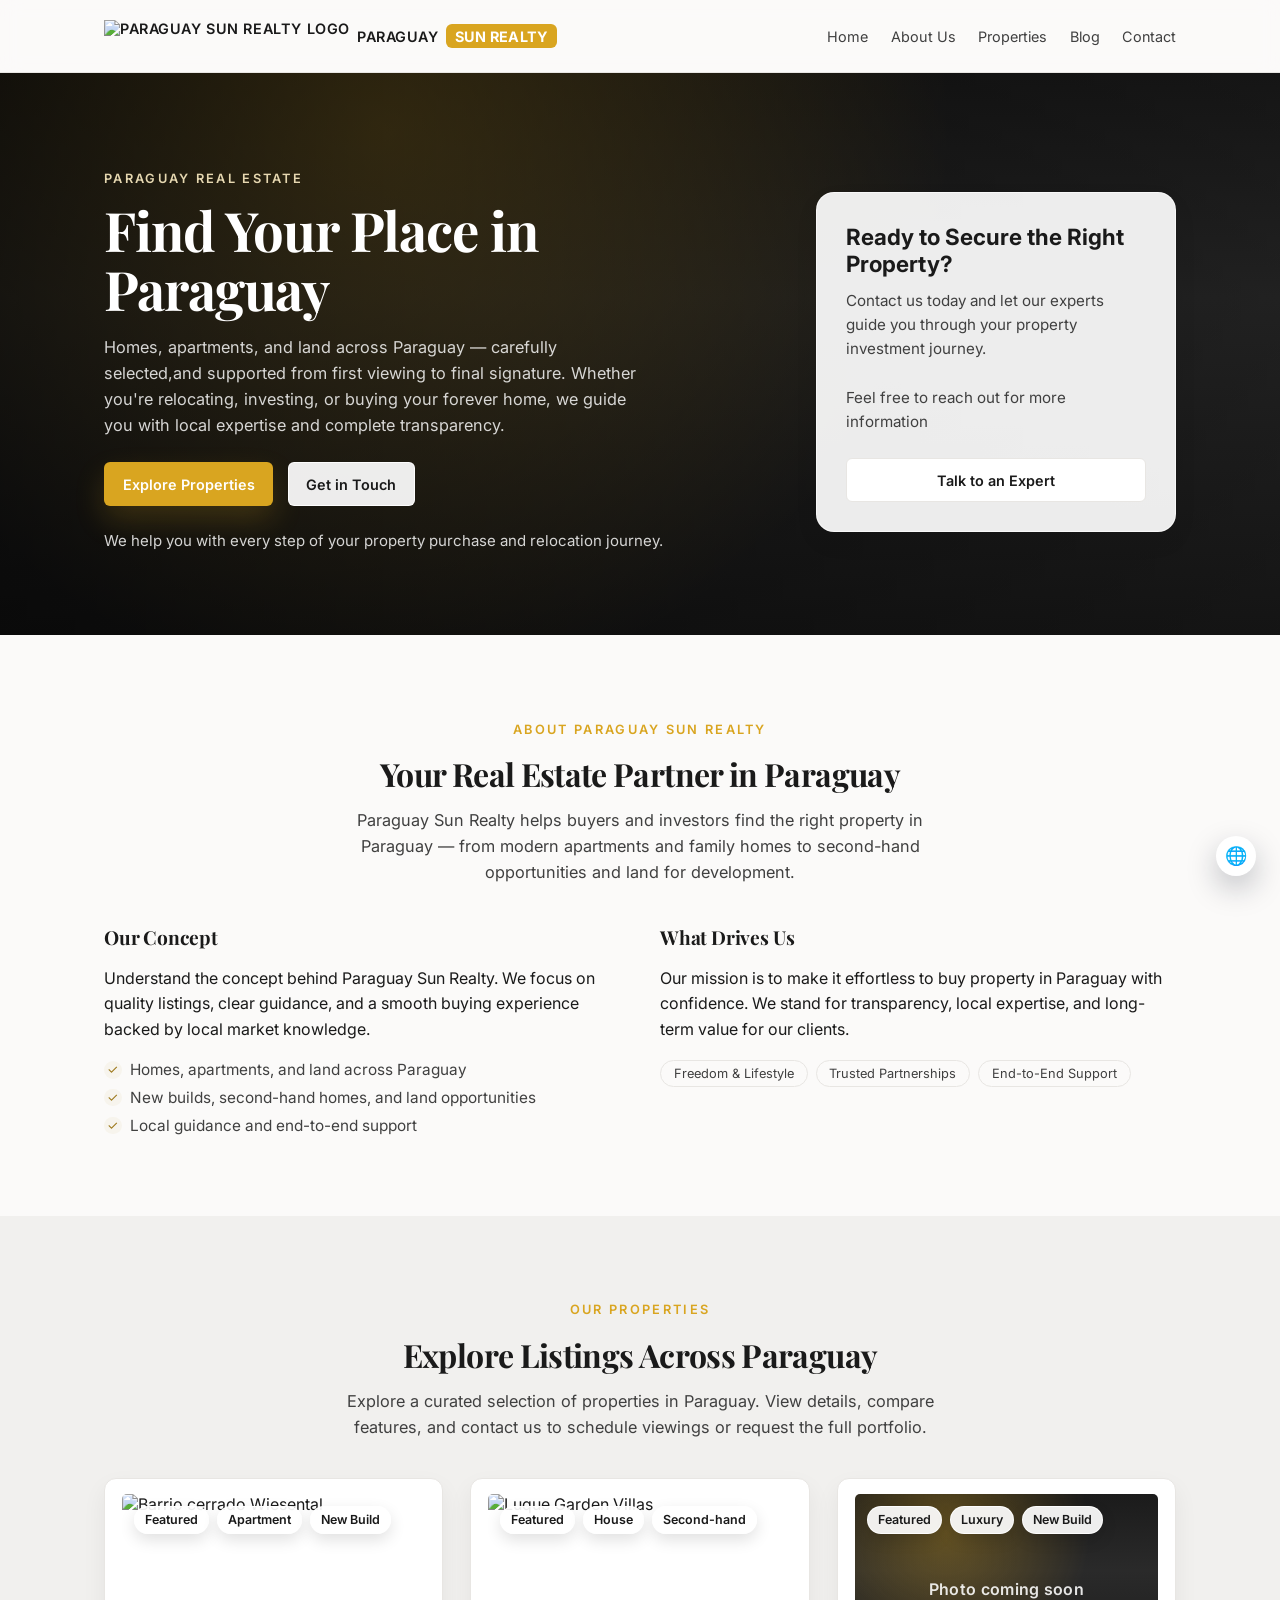
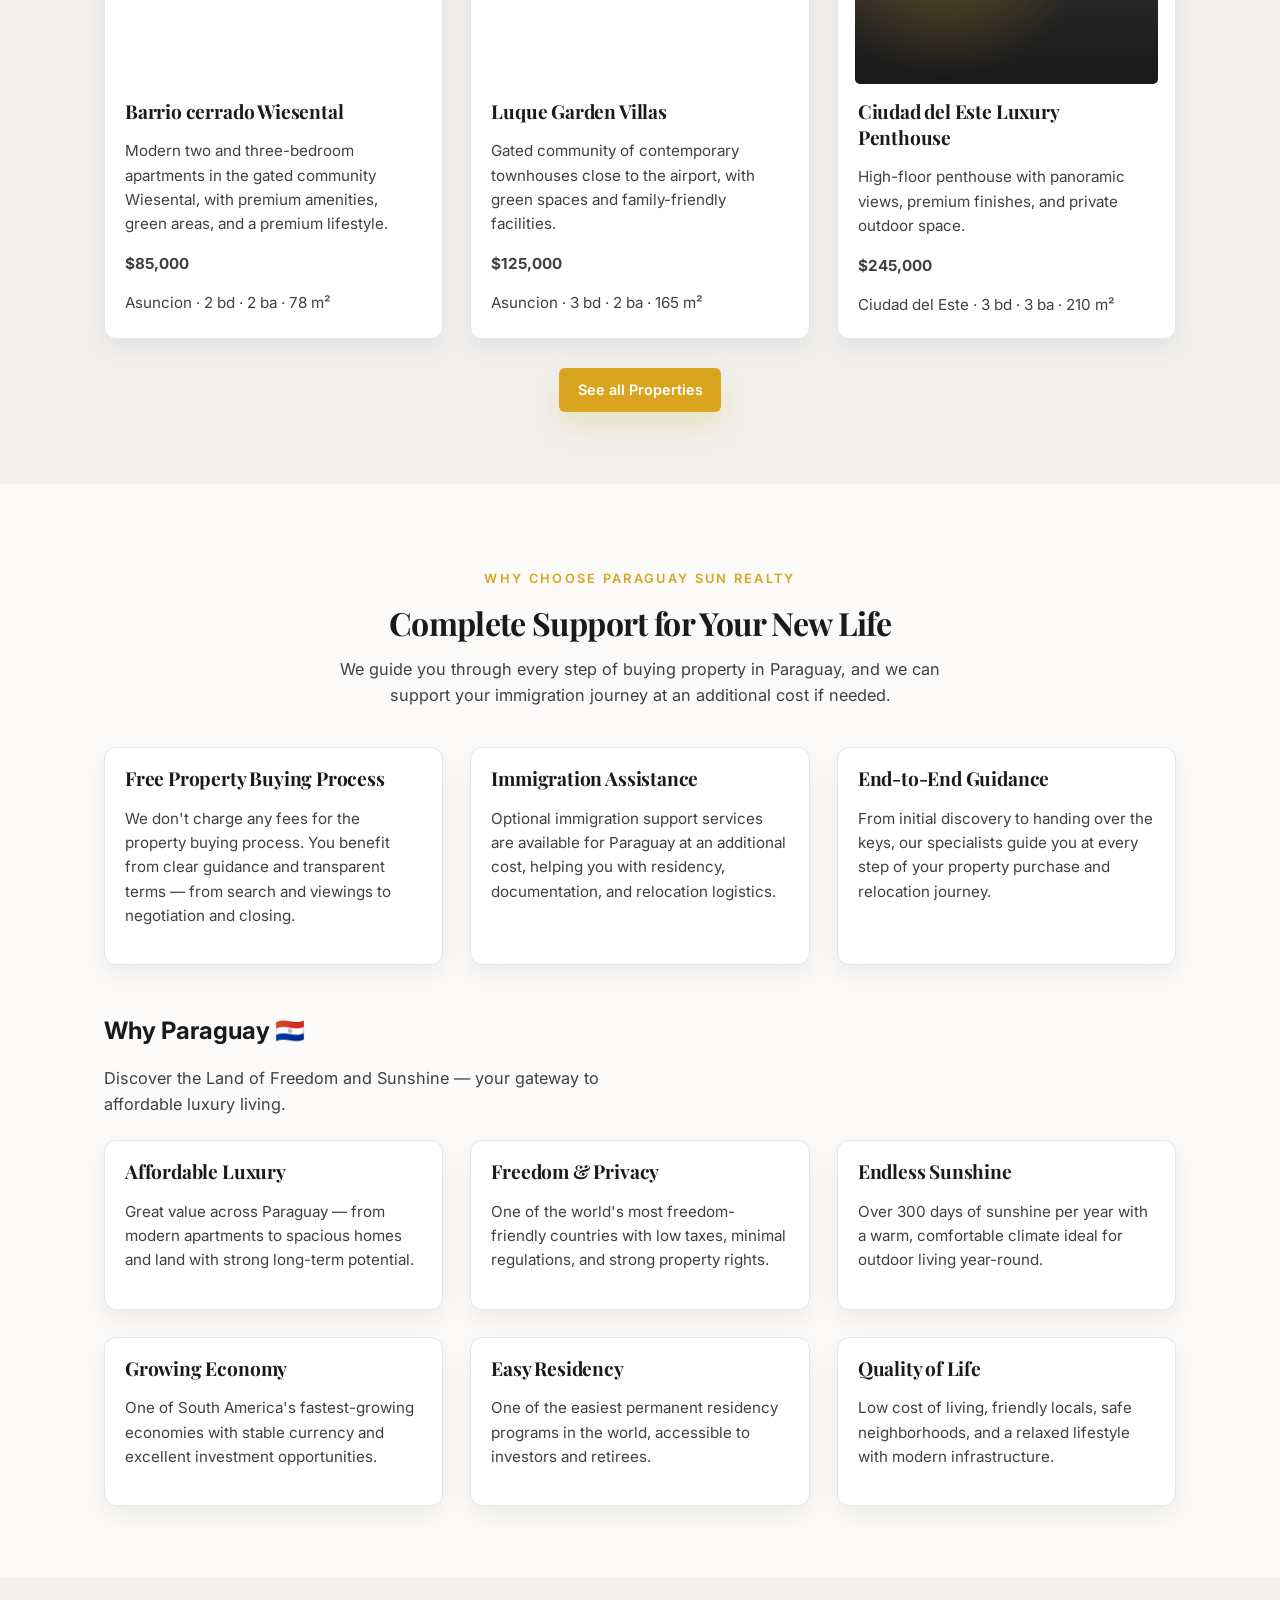
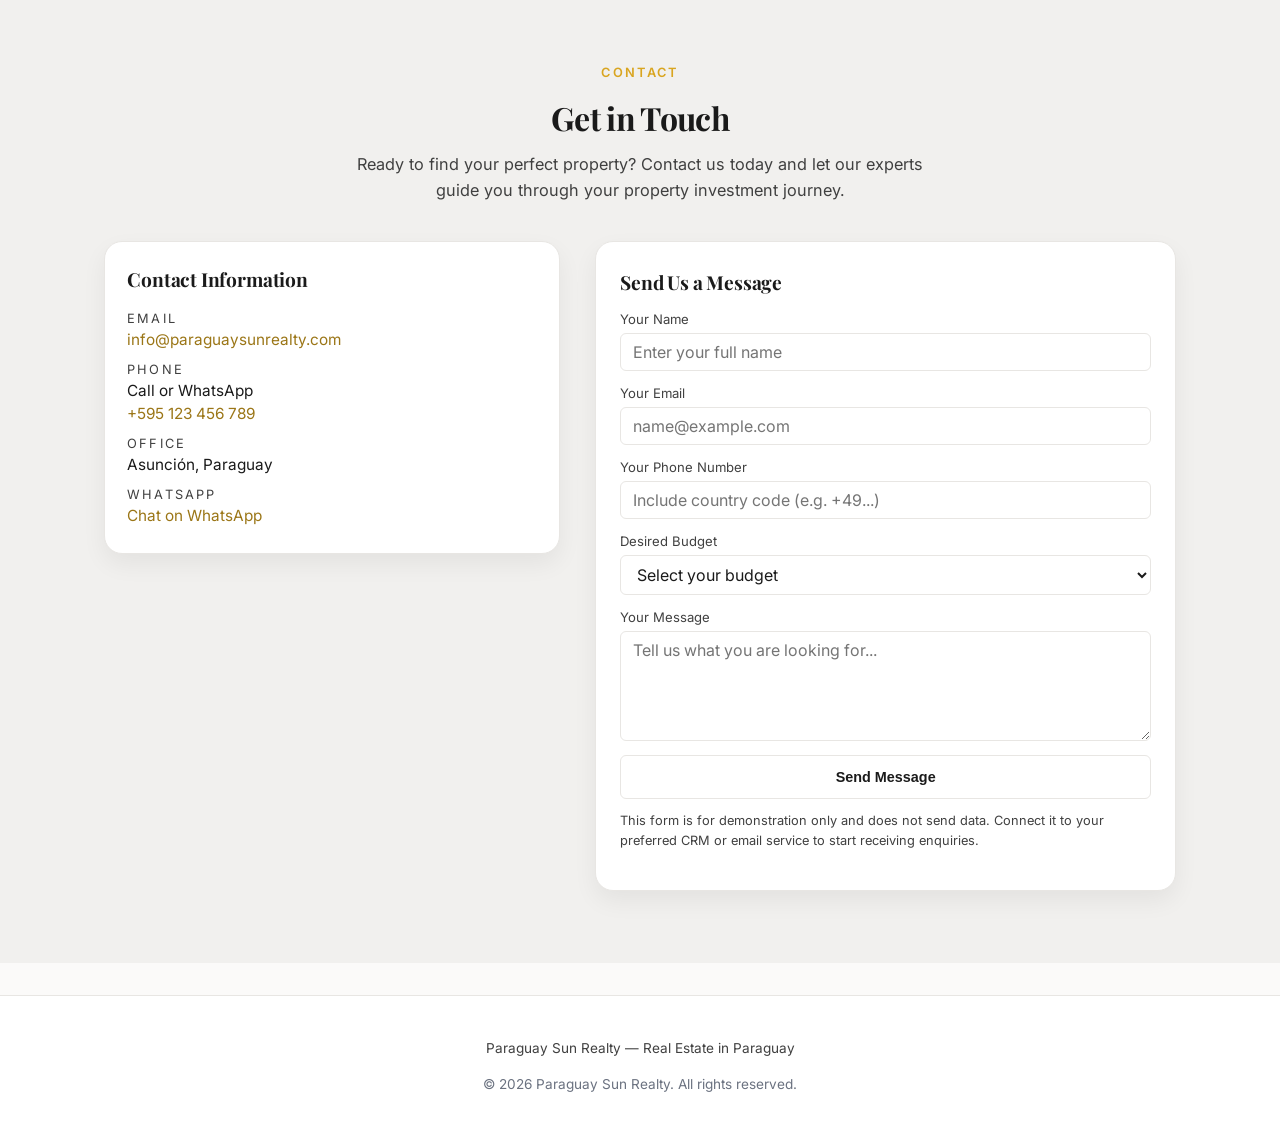
==== index.html @ b1c76e76 "Add files via upload" ====
<!DOCTYPE html>
<html lang="en">
  <head>
    <meta charset="UTF-8" />
    <meta name="viewport" content="width=device-width, initial-scale=1" />
    <title>Paraguay Sun Realty - Real Estate in Paraguay</title>
    <meta
      name="description"
      content="Paraguay Sun Realty is a full-service real estate agency in Paraguay, offering homes, apartments, land, and investment opportunities with end-to-end support."
    />
    <link rel="preconnect" href="https://fonts.googleapis.com" />
    <link rel="preconnect" href="https://fonts.gstatic.com" crossorigin />
    <link
      href="https://fonts.googleapis.com/css2?family=Inter:wght@400;500;600;700&family=Playfair+Display:wght@500;600;700&display=swap"
      rel="stylesheet"
    />
    <link rel="stylesheet" href="styles.css" />
  </head>
  <body>
    <header class="site-header">
      <div class="container header-inner">
        <div class="logo">
          <a href="index.html">
            <img src="images/logo.png" alt="Paraguay Sun Realty Logo" class="logo-img" />
            Paraguay<span>Sun Realty</span>
          </a>
        </div>
        <nav class="nav">
          <a href="#home" data-i18n="nav.home">Home</a>
          <a href="#about" data-i18n="nav.about">About Us</a>
          <a href="properties.html" data-i18n="nav.properties">Properties</a>
          <a href="blog.html" data-i18n="nav.why">Blog</a>
          <a href="#contact" data-i18n="nav.contact">Contact</a>
        </nav>
        <button class="nav-toggle" aria-label="Toggle navigation">
          <span class="nav-toggle-icon">☰</span>
        </button>
      </div>
    </header>

    <main>
      <!-- Hero / Home -->
      <section id="home" class="hero">
        <div class="container hero-grid">
          <div class="hero-text">
            <p class="eyebrow" data-i18n="hero.eyebrow">Paraguay Real Estate</p>
            <h1 data-i18n="hero.title">Find Your Place in Paraguay</h1>
            <p class="subtitle" data-i18n="hero.subtitle">
              Homes, apartments, and land across Paraguay — carefully selected,and supported from first viewing to final signature.
Whether you're relocating, investing, or buying your forever home, we guide you with local expertise and complete transparency.
            </p>
            <div class="hero-actions">
              <a href="properties.html" class="btn primary" data-i18n="hero.ctaExplore">Explore Properties</a>
              <a href="#contact" class="btn ghost" data-i18n="hero.ctaContact">Get in Touch</a>
            </div>
            <p class="supporting">
              We help you with every step of your property purchase and relocation journey.
            </p>
          </div>
          <div class="hero-panel">
            <div class="hero-card">
              <h2 data-i18n="hero.cardTitle">Ready to Secure the Right Property?</h2>
              <p data-i18n="hero.cardText">
                Contact us today and let our experts guide you through your property investment journey.<p data-i18n="about.title"> Feel free to reach out for more information</p>
              </p>
              <a href="#contact" class="btn full-width" data-i18n="hero.cardButton">Talk to an Expert</a>
            </div>
          </div>
        </div>
      </section>

      <!-- About -->
      <section id="about" class="section">
        <div class="container section-header">
          <p class="eyebrow" data-i18n="about.eyebrow">About Paraguay Sun Realty</p>
          <h2 data-i18n="about.title">Your Real Estate Partner in Paraguay</h2>
          <p class="lead" data-i18n="about.lead">
            Paraguay Sun Realty helps buyers and investors find the right property in Paraguay &mdash; from modern
            apartments and family homes to second-hand opportunities and land for development.
          </p>
        </div>
        <div class="container two-column">
          <div>
            <h3 data-i18n="about.conceptTitle">Our Concept</h3>
            <p data-i18n="about.conceptText">
              Understand the concept behind Paraguay Sun Realty. We focus on quality listings, clear guidance, and
              a smooth buying experience backed by local market knowledge.
            </p>
            <ul class="check-list">
              <li data-i18n="about.bullet1">Homes, apartments, and land across Paraguay</li>
              <li data-i18n="about.bullet2">New builds, second-hand homes, and land opportunities</li>
              <li data-i18n="about.bullet3">Local guidance and end-to-end support</li>
            </ul>
          </div>
          <div>
            <h3 data-i18n="about.drivesTitle">What Drives Us</h3>
            <p data-i18n="about.drivesText">
              Our mission is to make it effortless to buy property in Paraguay with confidence. We stand for
              transparency, local expertise, and long-term value for our clients.
            </p>
            <ul class="pill-list">
              <li data-i18n="about.pill1">Freedom &amp; Lifestyle</li>
              <li data-i18n="about.pill2">Trusted Partnerships</li>
              <li data-i18n="about.pill3">End-to-End Support</li>
            </ul>
          </div>
        </div>
      </section>

      <!-- Properties -->
      <section id="properties" class="section section-alt">
        <div class="container section-header">
          <p class="eyebrow" data-i18n="homeProperties.eyebrow">Our Properties</p>
          <h2 data-i18n="homeProperties.title">Explore Listings Across Paraguay</h2>
          <p class="lead" data-i18n="homeProperties.lead">
            Explore a curated selection of properties in Paraguay. View details, compare features, and contact us to
            schedule viewings or request the full portfolio.
          </p>
        </div>

        <div class="container three-column" id="home-properties"></div>

        <div class="container" style="margin-top: 1.8rem; text-align: center;">
          <a href="properties.html" class="btn primary" data-i18n="homeProperties.ctaAll">See all Properties</a>
        </div>

      </section>

      <!-- Benefits / Why Choose Us -->
      <section id="benefits" class="section">
        <div class="container section-header">
          <p class="eyebrow" data-i18n="benefits.eyebrow">Why Choose Paraguay Sun Realty</p>
          <h2 data-i18n="benefits.title">Complete Support for Your New Life</h2>
          <p class="lead" data-i18n="benefits.lead">
            We guide you through every step of buying property in Paraguay, and we can support your immigration journey
            at an additional cost if needed.
          </p>
        </div>

        <div class="container three-column">
          <article class="card">
            <h3 data-i18n="benefits.card1.title">Free Property Buying Process</h3>
            <p data-i18n="benefits.card1.text">
              We don't charge any fees for the property buying process. You benefit from clear guidance and transparent
              terms &mdash; from search and viewings to negotiation and closing.
            </p>
          </article>
          <article class="card">
            <h3 data-i18n="benefits.card2.title">Immigration Assistance</h3>
            <p data-i18n="benefits.card2.text">
              Optional immigration support services are available for Paraguay at an additional cost, helping you with
              residency, documentation, and relocation logistics.
            </p>
          </article>
          <article class="card">
            <h3 data-i18n="benefits.card3.title">End-to-End Guidance</h3>
            <p data-i18n="benefits.card3.text">
              From initial discovery to handing over the keys, our specialists guide you at every step of your
              property purchase and relocation journey.
            </p>
          </article>
        </div>

        <!-- Why Paraguay -->
        <div class="container country-section">
          <header class="country-header">
            <h2 data-i18n="whyPy.title">Why Paraguay 🇵🇾</h2>
            <p class="lead" data-i18n="whyPy.lead">
              Discover the Land of Freedom and Sunshine &mdash; your gateway to affordable luxury living.
            </p>
          </header>
          <div class="three-column">
            <article class="card">
              <h3 data-i18n="whyPy.card1.title">Affordable Luxury</h3>
              <p data-i18n="whyPy.card1.text">
                Great value across Paraguay &mdash; from modern apartments to spacious homes and land with strong
                long-term potential.
              </p>
            </article>
            <article class="card">
              <h3 data-i18n="whyPy.card2.title">Freedom &amp; Privacy</h3>
              <p data-i18n="whyPy.card2.text">
                One of the world's most freedom-friendly countries with low taxes, minimal regulations, and
                strong property rights.
              </p>
            </article>
            <article class="card">
              <h3 data-i18n="whyPy.card3.title">Endless Sunshine</h3>
              <p data-i18n="whyPy.card3.text">
                Over 300 days of sunshine per year with a warm, comfortable climate ideal for outdoor living
                year-round.
              </p>
            </article>
            <article class="card">
              <h3 data-i18n="whyPy.card4.title">Growing Economy</h3>
              <p data-i18n="whyPy.card4.text">
                One of South America's fastest-growing economies with stable currency and excellent investment
                opportunities.
              </p>
            </article>
            <article class="card">
              <h3 data-i18n="whyPy.card5.title">Easy Residency</h3>
              <p data-i18n="whyPy.card5.text">
                One of the easiest permanent residency programs in the world, accessible to investors and
                retirees.
              </p>
            </article>
            <article class="card">
              <h3 data-i18n="whyPy.card6.title">Quality of Life</h3>
              <p data-i18n="whyPy.card6.text">
                Low cost of living, friendly locals, safe neighborhoods, and a relaxed lifestyle with modern
                infrastructure.
              </p>
            </article>
          </div>
       
        </div>

      </section>

      <!-- Contact -->
      <section id="contact" class="section section-alt">
        <div class="container section-header">
          <p class="eyebrow" data-i18n="contact.eyebrow">Contact</p>
          <h2 data-i18n="contact.title">Get in Touch</h2>
          <p class="lead" data-i18n="contact.lead">
            Ready to find your perfect property? Contact us today and let our experts guide you through your
            property investment journey.
          </p>
        </div>

        <div class="container contact-grid">
          <div class="contact-details">
            <h3 data-i18n="contact.infoTitle">Contact Information</h3>
            <dl>
              <div>
                <dt data-i18n="contact.emailLabel">Email</dt>
                <dd><a href="mailto:info@paraguaysunrealty.com">info@paraguaysunrealty.com</a></dd>
              </div>
              <div>
                <dt data-i18n="contact.phoneLabel">Phone</dt>
                <dd data-i18n="contact.phoneNote">Call or WhatsApp</dd>
                <dd><a href="tel:+595123456789">+595 123 456 789</a></dd>
              </div>
              <div>
                <dt data-i18n="contact.officeLabel">Office</dt>
                <dd>Asunción, Paraguay</dd>
              </div>
              <div>
                <dt data-i18n="contact.whatsAppLabel">WhatsApp</dt>
                <dd>
                  <a
                    href="https://wa.me/+595123456789?text=Hello!%20I%20would%20like%20to%20learn%20more%20about%20your%20properties."
                    target="_blank"
                    rel="noreferrer"
                    data-i18n="contact.whatsAppLink"
                    >Chat on WhatsApp</a
                  >
                </dd>
              </div>
            </dl>
          </div>

          <form class="contact-form" action="#" method="post">
            <h3 data-i18n="contact.formTitle">Send Us a Message</h3>
            <div class="field">
              <label for="name" data-i18n="contact.form.nameLabel">Your Name</label>
              <input
                id="name"
                name="name"
                type="text"
                placeholder="Enter your full name"
                data-i18n="contact.form.namePlaceholder"
                required
              />
            </div>
            <div class="field">
              <label for="email" data-i18n="contact.form.emailLabel">Your Email</label>
              <input
                id="email"
                name="email"
                type="email"
                placeholder="name@example.com"
                data-i18n="contact.form.emailPlaceholder"
                required
              />
            </div>
            <div class="field">
              <label for="phone" data-i18n="contact.form.phoneLabel">Your Phone Number</label>
              <input
                id="phone"
                name="phone"
                type="tel"
                placeholder="Include country code (e.g. +49...)"
                data-i18n="contact.form.phonePlaceholder"
                required
              />
            </div>
            <div class="field">
              <label for="budget" data-i18n="contact.form.budgetLabel">Desired Budget</label>
              <select id="budget" name="budget" required>
                <option value="" data-i18n="contact.form.budgetPlaceholder">Select your budget</option>
                <option value="0-50000" data-i18n="contact.form.budgetOption1">0-50,000 $</option>
                <option value="50000-100000" data-i18n="contact.form.budgetOption2">50,000-100,000 $</option>
                <option value="100000-200000" data-i18n="contact.form.budgetOption3">100,000-200,000 $</option>
                <option value="200000-300000" data-i18n="contact.form.budgetOption4">200,000-300,000 $</option>
                <option value="300000-plus" data-i18n="contact.form.budgetOption5">300,000+ $</option>
              </select>
            </div>
            <div class="field">
              <label for="message" data-i18n="contact.form.messageLabel">Your Message</label>
              <textarea
                id="message"
                name="message"
                rows="4"
                placeholder="Tell us what you are looking for..."
                data-i18n="contact.form.messagePlaceholder"
                required
              ></textarea>
            </div>
            <button type="submit" class="btn full-width" data-i18n="contact.form.submit">Send Message</button>
            <p class="form-note" data-i18n="contact.form.note">
              This form is for demonstration only and does not send data. Connect it to your preferred CRM or
              email service to start receiving enquiries.
            </p>
          </form>
        </div>
      </section>
    </main>

    <footer class="site-footer">
      <div class="container footer-inner">
        <p data-i18n="footer.text">Paraguay Sun Realty &mdash; Real Estate in Paraguay</p>
        <p class="footer-meta">&copy; <span id="year"></span> Paraguay Sun Realty. All rights reserved.</p>
      </div>
    </footer>

    <div class="lang-switch" aria-label="Language selector">
      <button class="lang-toggle" type="button" aria-haspopup="true" aria-expanded="false">
        <span class="lang-toggle-icon">🌐</span>
      </button>
      <div class="lang-menu" role="menu">
        <button class="lang-option" data-lang="en" type="button">English</button>
        <button class="lang-option" data-lang="de" type="button">Deutsch</button>
        <button class="lang-option" data-lang="es" type="button">Español</button>
      </div>
    </div>

    <script src="script.js"></script>
  </body>
  </html>
---- styles.css ----
:root {
  --bg: #fbfaf9;
  --surface: #ffffff;
  --muted-surface: #f1f0ee;
  --border: #e8e6e3;

  --primary: #d9a520;
  --primary-hover: #9b7617;
  --primary-soft: #f7f4ed;

  --text: #1a1a1a;
  --text-2: #404040;

  --shadow-soft: 0 10px 25px rgba(0, 0, 0, 0.06);

  --radius-sm: 6px;
  --radius-lg: 12px;
  --radius-xl: 18px;
  --radius-pill: 999px;

  --nav-height: 72px;
  --transition-fast: 0.18s ease-out;
  --transition-med: 0.24s ease-out;
}

*,
*::before,
*::after {
  box-sizing: border-box;
}

html,
body {
  margin: 0;
  padding: 0;
  font-family: "Inter", system-ui, -apple-system, BlinkMacSystemFont, "SF Pro Text", sans-serif;
  background: var(--bg);
  color: var(--text);
  scroll-behavior: smooth;
}

body {
  min-height: 100vh;
}

a {
  color: inherit;
  text-decoration: none;
}

img {
  max-width: 100%;
  display: block;
}

.container {
  width: 100%;
  max-width: 1120px;
  margin: 0 auto;
  padding: 0 1.5rem;
}

.site-header {
  position: sticky;
  top: 0;
  z-index: 40;
  backdrop-filter: blur(10px);
  background: rgba(251, 250, 249, 0.84);
  border-bottom: 1px solid var(--border);
}

.header-inner {
  display: flex;
  align-items: center;
  justify-content: space-between;
  height: var(--nav-height);
}

.logo {
  font-weight: 600;
  letter-spacing: 0.04em;
  text-transform: uppercase;
  font-size: 0.9rem;
  display: inline-flex;
  align-items: center;
  gap: 0.4rem;
}

.logo span {
  padding: 0.2rem 0.55rem;
  border-radius: var(--radius-sm);
  background: var(--primary);
  color: #ffffff;
  font-weight: 700;
  letter-spacing: 0.02em;
}

.logo a {
  display: inline-flex;
  align-items: center;
  gap: 0.45rem;
}

.logo-img {
  height: 32px;
  width: auto;
  display: block;
}

.nav {
  display: flex;
  align-items: center;
  gap: 1.4rem;
  font-size: 0.9rem;
}

.nav a {
  position: relative;
  color: var(--text-2);
  padding: 0.25rem 0;
  transition: color var(--transition-fast);
}

.nav a::after {
  content: "";
  position: absolute;
  left: 0;
  bottom: 0;
  width: 0;
  height: 2px;
  border-radius: 999px;
  background: linear-gradient(to right, var(--primary), #d6b45c);
  transition: width var(--transition-fast);
}

.nav a:hover {
  color: var(--text);
}

.nav a:hover::after {
  width: 100%;
}

.nav-toggle {
  width: 40px;
  height: 40px;
  border-radius: var(--radius-sm);
  border: 1px solid var(--border);
  background: rgba(255, 255, 255, 0.92);
  display: none;
  align-items: center;
  justify-content: center;
  padding: 0;
  cursor: pointer;
}

.nav-toggle-icon {
  display: flex;
  align-items: center;
  justify-content: center;
  font-size: 16px;
  font-weight: 600;
  letter-spacing: 0.06em;
}

.muted {
  color: var(--text-2);
}

.hero {
  position: relative;
  padding: 5.2rem 0 4.2rem;
  color: #ffffff;
  background:
    linear-gradient(90deg, rgba(0, 0, 0, 0.62), rgba(0, 0, 0, 0.22)),
    radial-gradient(circle at 30% 10%, rgba(217, 165, 32, 0.35), transparent 55%),
    linear-gradient(180deg, #1b1b1b 0%, #2a2a2a 40%, #1a1a1a 100%);
}

.hero.blog-hero {
  background: var(--muted-surface);
  color: var(--text);
}

.hero.blog-hero .eyebrow {
  color: var(--primary);
}

.hero.blog-hero .subtitle {
  color: var(--text-2);
}

.hero .eyebrow {
  color: rgba(240, 226, 185, 0.95);
}

.hero .subtitle,
.hero .supporting {
  color: rgba(255, 255, 255, 0.82);
}

.hero-grid {
  display: grid;
  grid-template-columns: minmax(0, 1.45fr) minmax(0, 1.05fr);
  gap: 3rem;
  align-items: center;
}

.eyebrow {
  font-size: 0.8rem;
  text-transform: uppercase;
  letter-spacing: 0.18em;
  color: var(--primary);
  font-weight: 600;
  margin-bottom: 0.75rem;
}

.hero h1 {
  font-size: clamp(2.6rem, 3.2vw + 1.2rem, 3.4rem);
  line-height: 1.07;
  margin: 0 0 1rem;
  font-family: "Playfair Display", Georgia, serif;
  letter-spacing: -0.02em;
}

.subtitle {
  margin: 0 0 1.5rem;
  color: var(--text-2);
  font-size: 1.02rem;
  max-width: 34rem;
}

.hero-actions {
  display: flex;
  flex-wrap: wrap;
  gap: 0.9rem;
  margin-bottom: 1.4rem;
}

.supporting {
  color: var(--text-2);
  font-size: 0.94rem;
}

.hero-panel {
  display: flex;
  justify-content: flex-end;
}

.hero-card {
  width: 100%;
  max-width: 360px;
  padding: 1.9rem 1.8rem 1.8rem;
  border-radius: var(--radius-xl);
  background: rgba(255, 255, 255, 0.92);
  border: 1px solid rgba(255, 255, 255, 0.65);
  box-shadow: var(--shadow-soft);
}

.hero-card h2 {
  margin: 0 0 0.7rem;
  font-size: 1.4rem;
  color: var(--text);
}

.hero-card p {
  margin: 0 0 1.5rem;
  font-size: 0.95rem;
  color: var(--text-2);
}

.section {
  padding: 4.5rem 0;
}

.section-alt {
  background: var(--muted-surface);
}

/* Ensure in-page anchors don't hide under sticky header */
#home,
#about,
#properties,
#benefits,
#contact {
  scroll-margin-top: calc(var(--nav-height) + 12px);
}

.section-header {
  text-align: center;
  margin-bottom: 2.4rem;
}

.section-header h2 {
  font-size: 2rem;
  margin: 0 0 0.75rem;
  font-family: "Playfair Display", Georgia, serif;
  letter-spacing: -0.02em;
}

.section-header .lead {
  margin: 0 auto;
  max-width: 38rem;
  color: var(--text-2);
}

.two-column {
  display: grid;
  grid-template-columns: repeat(2, minmax(0, 1fr));
  gap: 2.5rem;
  align-items: flex-start;
}

.three-column {
  display: grid;
  grid-template-columns: repeat(3, minmax(0, 1fr));
  gap: 1.7rem;
}

h3 {
  margin-top: 0;
  margin-bottom: 0.75rem;
  font-size: 1.2rem;
  font-family: "Playfair Display", Georgia, serif;
  letter-spacing: -0.01em;
}

p {
  line-height: 1.6;
}

.lead {
  font-size: 1.02rem;
}

.check-list {
  list-style: none;
  padding: 0;
  margin: 1.1rem 0 0;
}

.check-list li {
  position: relative;
  padding-left: 1.6rem;
  margin-bottom: 0.55rem;
  color: var(--text-2);
  font-size: 0.96rem;
}

.check-list li::before {
  content: "✓";
  position: absolute;
  left: 0;
  top: 0.05rem;
  font-size: 0.8rem;
  width: 1.1rem;
  height: 1.1rem;
  border-radius: 999px;
  background: var(--primary-soft);
  color: var(--primary-hover);
  display: flex;
  align-items: center;
  justify-content: center;
}

.pill-list {
  display: flex;
  flex-wrap: wrap;
  gap: 0.5rem;
  margin: 1.1rem 0 0;
  padding: 0;
  list-style: none;
}

.pill-list li {
  padding: 0.3rem 0.8rem;
  border-radius: var(--radius-pill);
  border: 1px solid var(--border);
  font-size: 0.8rem;
  color: var(--text-2);
}

.btn {
  display: inline-flex;
  align-items: center;
  justify-content: center;
  gap: 0.4rem;
  height: 44px;
  padding: 0 1.1rem;
  border-radius: var(--radius-sm);
  font-size: 0.9rem;
  font-weight: 600;
  background: #ffffff;
  color: var(--text);
  border: 1px solid var(--border);
  cursor: pointer;
  transition:
    background-color var(--transition-fast),
    border-color var(--transition-fast),
    color var(--transition-fast),
    transform var(--transition-fast),
    box-shadow var(--transition-fast);
  white-space: nowrap;
}

.btn:hover {
  border-color: var(--primary);
}

.btn.primary {
  background: var(--primary);
  color: #ffffff;
  border-color: transparent;
  box-shadow: 0 14px 30px rgba(217, 165, 32, 0.2);
}

.btn.primary:hover {
  transform: translateY(-1px);
  background: var(--primary-hover);
  box-shadow: 0 18px 45px rgba(217, 165, 32, 0.24);
}

.btn.ghost {
  background: transparent;
  border-color: var(--border);
  color: var(--text);
}

.btn.ghost:hover {
  border-color: var(--primary);
}

.hero .btn.ghost {
  background: rgba(255, 255, 255, 0.92);
  border-color: rgba(255, 255, 255, 0.92);
}

.btn.small {
  height: 36px;
  padding: 0 0.9rem;
  font-size: 0.8rem;
}

.btn.full-width {
  width: 100%;
}

.btn[disabled] {
  opacity: 0.5;
  cursor: default;
  box-shadow: none;
}

.filter-bar {
  display: grid;
  grid-template-columns: repeat(5, minmax(0, 1fr));
  gap: 0.75rem;
  align-items: end;
  margin-bottom: 1.8rem;
}

.filters {
  display: grid;
  grid-template-columns: repeat(4, minmax(0, 1fr));
  gap: 0.9rem;
  align-items: end;
  margin-bottom: 1.2rem;
  padding: 1rem;
  border-radius: var(--radius-lg);
  border: 1px solid var(--border);
  background: #ffffff;
  box-shadow: var(--shadow-soft);
}

.properties-hero {
  padding: 2.8rem 2.2rem;
  border-radius: var(--radius-xl);
  background:
    linear-gradient(90deg, rgba(0, 0, 0, 0.62), rgba(0, 0, 0, 0.22)),
    radial-gradient(circle at 30% 10%, rgba(217, 165, 32, 0.35), transparent 55%),
    linear-gradient(180deg, #1b1b1b 0%, #2a2a2a 40%, #1a1a1a 100%);
  color: #ffffff;
  box-shadow: 0 22px 60px rgba(0, 0, 0, 0.36);
}

.properties-hero .lead {
  color: rgba(255, 255, 255, 0.82);
}

.properties-page .filters {
  padding: 1.2rem 1.4rem;
  border-radius: var(--radius-xl);
  border-color: rgba(0, 0, 0, 0.04);
  background:
    radial-gradient(circle at top left, rgba(217, 165, 32, 0.06), transparent 90%),
    #ffffff;
  box-shadow: 0 18px 50px rgba(0, 0, 0, 0.08);
}

.filters-actions {
  grid-column: 1 / -1;
  display: flex;
  align-items: center;
  justify-content: space-between;
  gap: 1rem;
  margin-top: 0.2rem;
}

.results-count {
  font-size: 0.9rem;
  color: var(--text-2);
  font-weight: 600;
}

.filter-group {
  display: flex;
  flex-direction: column;
  gap: 0.35rem;
}

.filter-group label {
  font-size: 0.8rem;
  color: var(--text-2);
}

select,
input,
textarea {
  font: inherit;
  color: var(--text);
  background: #ffffff;
  border-radius: var(--radius-sm);
  border: 1px solid var(--border);
  padding: 0.5rem 0.75rem;
  outline: none;
  transition:
    border-color var(--transition-fast),
    box-shadow var(--transition-fast),
    background-color var(--transition-fast);
}

select:focus,
input:focus,
textarea:focus {
  border-color: var(--primary);
  box-shadow: 0 0 0 2px rgba(217, 165, 32, 0.18);
  background: #ffffff;
}

select:disabled {
  opacity: 0.5;
  cursor: default;
}

.notice {
  padding: 1.4rem 1.3rem;
  border-radius: var(--radius-lg);
  border: 1px dashed var(--border);
  background: #ffffff;
}

.notice p {
  margin-top: 0.4rem;
  margin-bottom: 0.9rem;
  color: var(--text-2);
  font-size: 0.95rem;
}

.card {
  position: relative;
  padding: 1.1rem 1.25rem 1.3rem;
  border-radius: var(--radius-lg);
  background: #ffffff;
  border: 1px solid var(--border);
  box-shadow: var(--shadow-soft);
  transition: transform var(--transition-fast), box-shadow var(--transition-fast);
}

.card p {
  color: var(--text-2);
  font-size: 0.95rem;
}

.card-link {
  display: block;
  color: inherit;
}

.card-link h3 {
  margin-top: 0.1rem;
}

.card-meta {
  margin: 0.35rem 0 0;
  font-size: 0.9rem;
  color: var(--text-2);
}

.card-image {
  border-radius: calc(var(--radius-sm) - 1px);
  overflow: hidden;
  margin: -0.2rem -0.2rem 0.9rem;
  position: relative;
}

.card-image img {
  width: 100%;
  height: 190px;
  object-fit: cover;
  display: block;
}

.card-image.is-placeholder {
  height: 190px;
  background:
    radial-gradient(circle at 30% 20%, rgba(217, 165, 32, 0.35), transparent 55%),
    linear-gradient(180deg, #1b1b1b 0%, #2a2a2a 40%, #1a1a1a 100%);
}

.card-image-placeholder {
  height: 190px;
  display: flex;
  align-items: center;
  justify-content: center;
  color: rgba(255, 255, 255, 0.88);
  font-weight: 600;
  letter-spacing: 0.02em;
}

.card-badges {
  position: absolute;
  left: 12px;
  top: 12px;
  display: flex;
  gap: 8px;
  flex-wrap: wrap;
  z-index: 2;
}

.badge {
  display: inline-flex;
  align-items: center;
  height: 28px;
  padding: 0 10px;
  border-radius: 999px;
  background: rgba(255, 255, 255, 0.92);
  border: 1px solid rgba(255, 255, 255, 0.9);
  box-shadow: 0 6px 16px rgba(0, 0, 0, 0.12);
  font-size: 0.78rem;
  font-weight: 600;
  color: var(--text);
}

.card:hover {
  transform: translateY(-3px);
  box-shadow: 0 20px 55px rgba(0, 0, 0, 0.12);
}

.property-layout {
  display: grid;
  grid-template-columns: minmax(0, 1.5fr) minmax(0, 1.3fr);
  gap: 2rem;
  align-items: flex-start;
}

.property-page .property-shell {
  border-radius: var(--radius-xl);
  padding: 1.8rem 1.7rem 1.7rem;
  background:
    radial-gradient(circle at top left, rgba(217, 165, 32, 0.06), transparent 60%),
    #ffffff;
  border: 1px solid rgba(0, 0, 0, 0.04);
  box-shadow: 0 22px 60px rgba(0, 0, 0, 0.12);
}

.property-page .section-header h2 {
  font-size: 2.1rem;
}

.property-page .section-header p.lead {
  max-width: 40rem;
}

.property-hero-wrapper {
  position: relative;
}

.property-hero-image {
  border-radius: var(--radius-xl);
  overflow: hidden;
  box-shadow: var(--shadow-soft);
  max-height: 520px;
}

.property-hero-image img {
  width: 100%;
  height: 100%;
  object-fit: cover;
  display: block;
}

.property-gallery-nav {
  position: absolute;
  top: 50%;
  transform: translateY(-50%);
  width: 36px;
  height: 36px;
  border-radius: 999px;
  border: none;
  background: rgba(0, 0, 0, 0.5);
  color: #ffffff;
  display: flex;
  align-items: center;
  justify-content: center;
  cursor: pointer;
  z-index: 3;
}

.property-gallery-nav.prev {
  left: 10px;
}

.property-gallery-nav.next {
  right: 10px;
}

.property-main h1 {
  margin-top: 0;
  margin-bottom: 0.5rem;
  font-size: 1.8rem;
  font-family: "Playfair Display", Georgia, serif;
  letter-spacing: -0.02em;
}

.property-meta {
  margin: 0 0 1rem;
  font-weight: 500;
  color: var(--text-2);
}

.property-description {
  color: var(--text-2);
  margin-bottom: 1.4rem;
}

.property-actions {
  display: flex;
  flex-wrap: wrap;
  gap: 0.9rem;
  margin-top: 1.2rem;
}

.property-cta-main {
  min-width: 220px;
  height: 48px;
  font-size: 0.95rem;
  border-radius: var(--radius-pill);
  padding-inline: 1.6rem;
}

.property-cta-secondary {
  min-width: 190px;
  height: 46px;
  font-size: 0.9rem;
  border-radius: var(--radius-pill);
  padding-inline: 1.4rem;
}

.property-thumbs {
  margin-top: 0.9rem;
  display: flex;
  flex-wrap: wrap;
  gap: 0.5rem;
}

.property-thumb {
  border: 2px solid transparent;
  padding: 0;
  border-radius: 10px;
  overflow: hidden;
  background: none;
  cursor: pointer;
  flex: 0 0 72px;
  height: 54px;
}

.property-thumb img {
  width: 100%;
  height: 100%;
  object-fit: cover;
  display: block;
}

.property-thumb.is-active {
  border-color: var(--primary);
}

.property-video {
  margin: 1.4rem 0 0;
}

.property-video-inner {
  position: relative;
  width: 100%;
  padding-top: 56.25%;
  border-radius: var(--radius-lg);
  overflow: hidden;
  box-shadow: var(--shadow-soft);
}

.property-video-inner iframe {
  position: absolute;
  inset: 0;
  width: 100%;
  height: 100%;
}

.property-facts {
  display: grid;
  grid-template-columns: repeat(3, minmax(0, 1fr));
  gap: 0.7rem;
  margin: 0.9rem 0 1.1rem;
}

.property-facts div {
  border: 1px solid var(--border);
  border-radius: var(--radius-sm);
  padding: 0.7rem 0.75rem;
  background: #ffffff;
}

.property-facts span {
  display: block;
  font-size: 0.75rem;
  letter-spacing: 0.12em;
  text-transform: uppercase;
  color: var(--text-2);
}

.property-facts strong {
  display: block;
  margin-top: 0.25rem;
  font-size: 0.95rem;
}

.country-section {
  margin-top: 3.2rem;
}

.country-header {
  text-align: left;
  margin-bottom: 1.4rem;
}

.country-header .lead {
  max-width: 34rem;
  color: var(--text-2);
}

.country-cta {
  margin-top: 1.8rem;
  padding: 1.3rem 1.2rem;
  border-radius: var(--radius-lg);
  border: 1px solid var(--border);
  background: #ffffff;
  display: flex;
  flex-wrap: wrap;
  align-items: center;
  gap: 0.7rem 1.4rem;
  justify-content: space-between;
}

.country-cta p {
  margin: 0;
  color: var(--text-2);
  font-size: 0.94rem;
}

.country-cta p:first-child {
  color: var(--text);
  font-weight: 500;
}

.contact-grid {
  display: grid;
  grid-template-columns: minmax(0, 1.1fr) minmax(0, 1.4fr);
  gap: 2.2rem;
  align-items: flex-start;
}

.contact-details {
  padding: 1.5rem 1.4rem;
  border-radius: var(--radius-xl);
  background: #ffffff;
  border: 1px solid var(--border);
  box-shadow: var(--shadow-soft);
}

.contact-details dl {
  margin: 1.2rem 0 0;
}

.contact-details dt {
  font-size: 0.8rem;
  text-transform: uppercase;
  letter-spacing: 0.16em;
  color: var(--text-2);
  margin-top: 0.8rem;
}

.contact-details dd {
  margin: 0.25rem 0;
  font-size: 0.96rem;
}

.contact-details a {
  color: var(--primary-hover);
}

.contact-form {
  padding: 1.7rem 1.5rem 1.6rem;
  border-radius: var(--radius-xl);
  background: #ffffff;
  border: 1px solid var(--border);
  box-shadow: var(--shadow-soft);
}

.contact-form h3 {
  margin-bottom: 1rem;
}

.field {
  display: flex;
  flex-direction: column;
  gap: 0.35rem;
  margin-bottom: 0.9rem;
}

.field label {
  font-size: 0.82rem;
  color: var(--text-2);
}

textarea {
  resize: vertical;
  min-height: 110px;
}

.form-note {
  margin-top: 0.7rem;
  font-size: 0.8rem;
  color: var(--text-2);
}

.site-footer {
  border-top: 1px solid var(--border);
  padding: 1.8rem 0 2.2rem;
  background: #ffffff;
  margin-top: 2rem;
}

.footer-inner {
  text-align: center;
  font-size: 0.85rem;
  color: var(--text-2);
}

.footer-meta {
  margin-top: 0.2rem;
  color: #6b7280;
}

.lang-switch {
  position: fixed;
  bottom: 1.5rem;
  right: 1.5rem;
  z-index: 50;
}

.lang-toggle {
  width: 40px;
  height: 40px;
  border-radius: 999px;
  border: none;
  background: #ffffff;
  color: var(--text);
  display: flex;
  align-items: center;
  justify-content: center;
  box-shadow: 0 12px 30px rgba(15, 23, 42, 0.25);
  cursor: pointer;
}

.lang-toggle-icon {
  font-size: 18px;
}

.lang-menu {
  position: absolute;
  right: 0;
  bottom: 48px;
  background: #ffffff;
  border-radius: var(--radius-lg);
  border: 1px solid var(--border);
  box-shadow: 0 16px 40px rgba(15, 23, 42, 0.25);
  padding: 0.35rem;
  min-width: 140px;
  display: none;
}

.lang-menu.is-open {
  display: block;
}

.lang-option {
  width: 100%;
  border: none;
  background: transparent;
  text-align: left;
  padding: 0.45rem 0.6rem;
  border-radius: var(--radius-sm);
  font-size: 0.85rem;
  cursor: pointer;
  display: flex;
  align-items: center;
  justify-content: space-between;
}

.lang-option:hover {
  background: var(--primary-soft);
}

.lang-option.is-active {
  font-weight: 600;
  color: var(--primary-hover);
}

@media (max-width: 960px) {
  .hero-grid {
    grid-template-columns: minmax(0, 1fr);
  }

  .hero-panel {
    justify-content: flex-start;
  }

  .two-column {
    grid-template-columns: minmax(0, 1fr);
  }

  .three-column {
    grid-template-columns: repeat(2, minmax(0, 1fr));
  }

  .filter-bar {
    grid-template-columns: repeat(2, minmax(0, 1fr));
  }

  .filters {
    grid-template-columns: repeat(2, minmax(0, 1fr));
  }

  .contact-grid {
    grid-template-columns: minmax(0, 1fr);
  }

  .property-layout {
    grid-template-columns: minmax(0, 1fr);
  }

  .property-facts {
    grid-template-columns: repeat(2, minmax(0, 1fr));
  }
}

@media (max-width: 768px) {
  .site-header {
    backdrop-filter: blur(16px);
  }

  .nav {
    position: fixed;
    inset: calc(var(--nav-height) + 0.4rem) 1rem auto 1rem;
    flex-direction: column;
    background: rgba(255, 255, 255, 0.98);
    border-radius: 1rem;
    padding: 0.8rem 1rem;
    box-shadow: var(--shadow-soft);
    border: 1px solid var(--border);
    transform-origin: top right;
    transform: scale(0.96);
    opacity: 0;
    pointer-events: none;
    transition:
      opacity var(--transition-med),
      transform var(--transition-med);
  }

  .nav.is-open {
    opacity: 1;
    transform: scale(1);
    pointer-events: auto;
  }

  .nav-toggle {
    display: inline-flex;
  }

  .hero {
    padding-top: 3.3rem;
  }

  .three-column {
    grid-template-columns: minmax(0, 1fr);
  }

  .filter-bar {
    grid-template-columns: minmax(0, 1fr);
  }

  .filters {
    grid-template-columns: minmax(0, 1fr);
  }

  .country-cta {
    flex-direction: column;
    align-items: flex-start;
  }
}

@media (max-width: 520px) {
  .hero-actions {
    flex-direction: column;
    align-items: stretch;
  }

  .hero-card {
    max-width: 100%;
  }
}
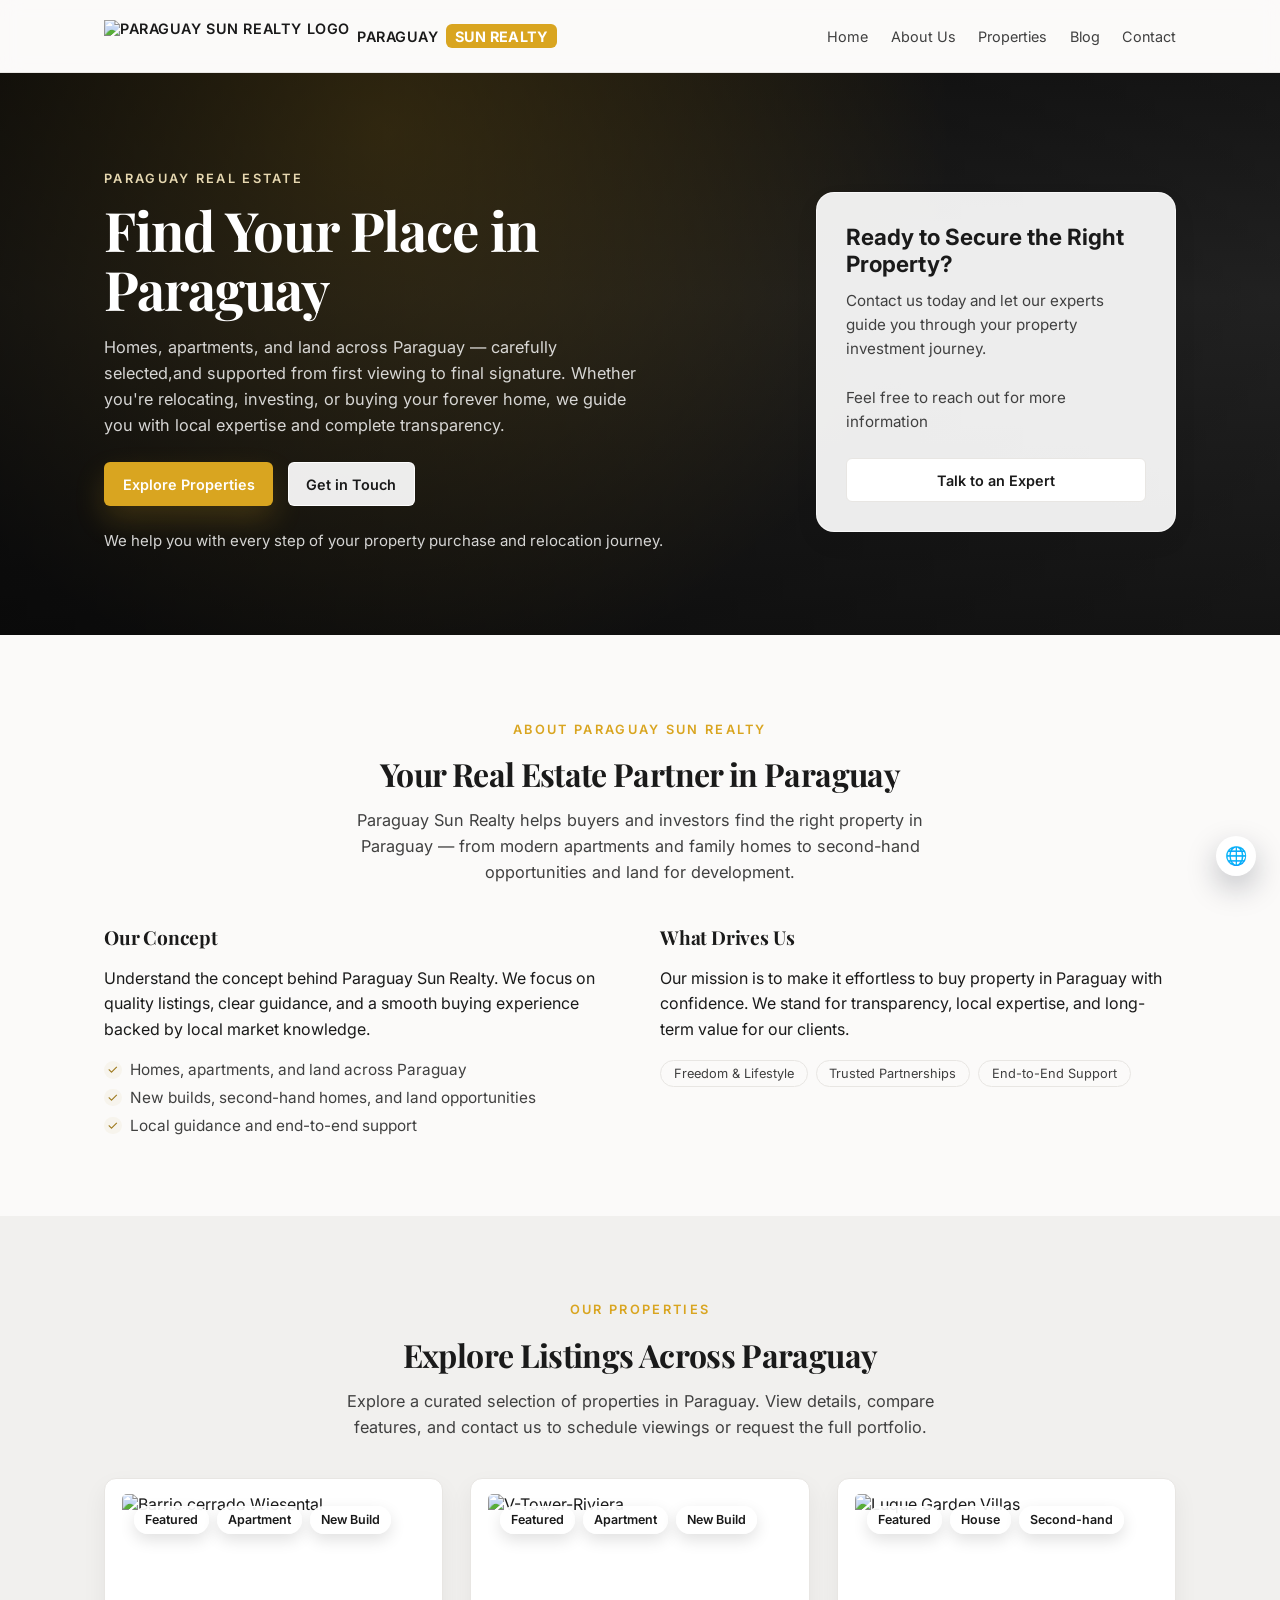
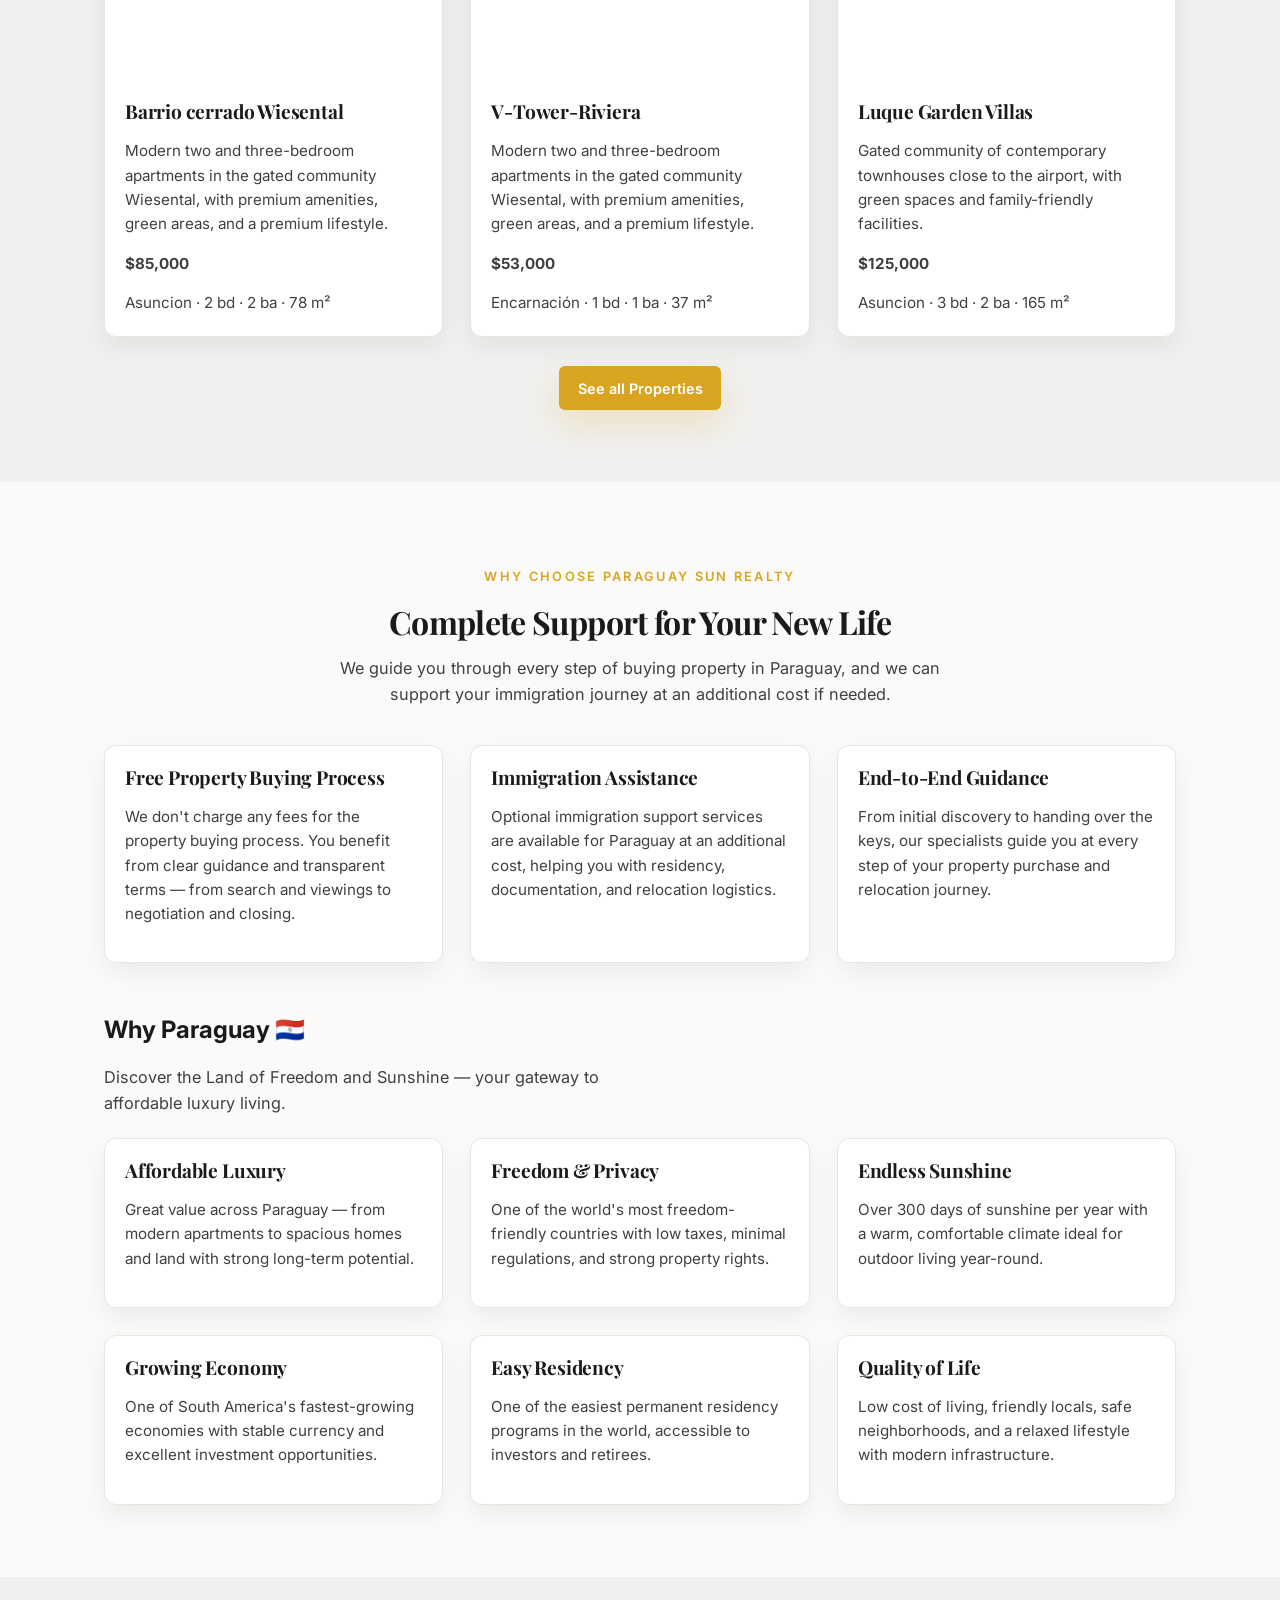
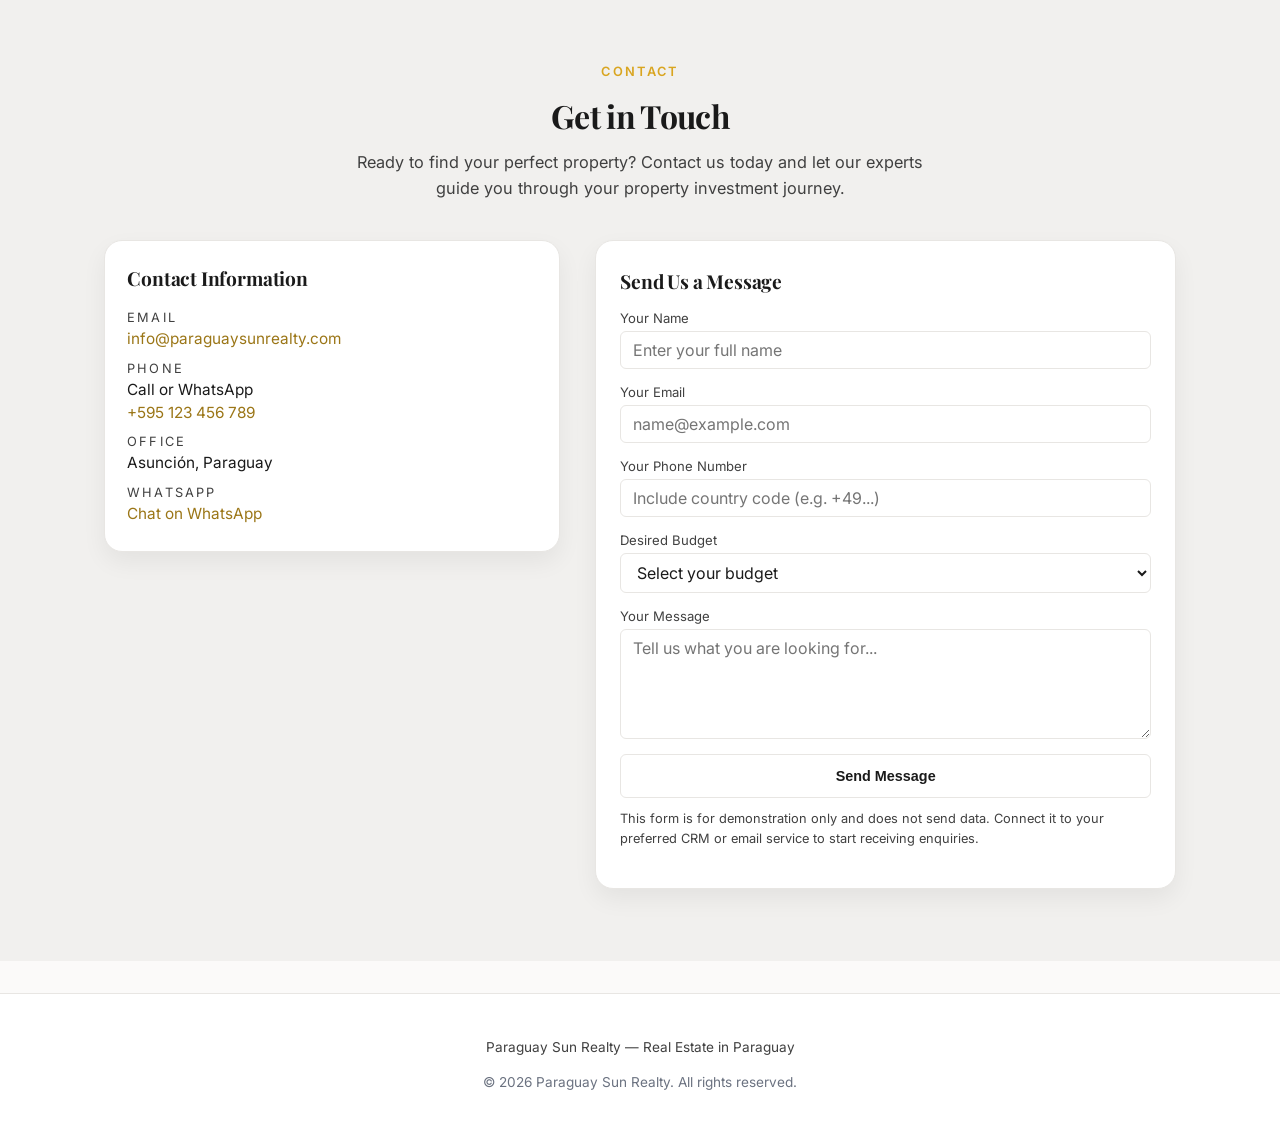
==== commit b493320d: "Update index.html" ====
--- a/index.html
+++ b/index.html
@@ -21,7 +21,7 @@
       <div class="container header-inner">
         <div class="logo">
           <a href="index.html">
-            <img src="images/logo.png" alt="Paraguay Sun Realty Logo" class="logo-img" />
+            <img src="https://rjvybzirhlmhpalqottc.supabase.co/storage/v1/object/public/properties2/logo/logo.png" alt="Paraguay Sun Realty Logo" class="logo-img" />
             Paraguay<span>Sun Realty</span>
           </a>
         </div>
